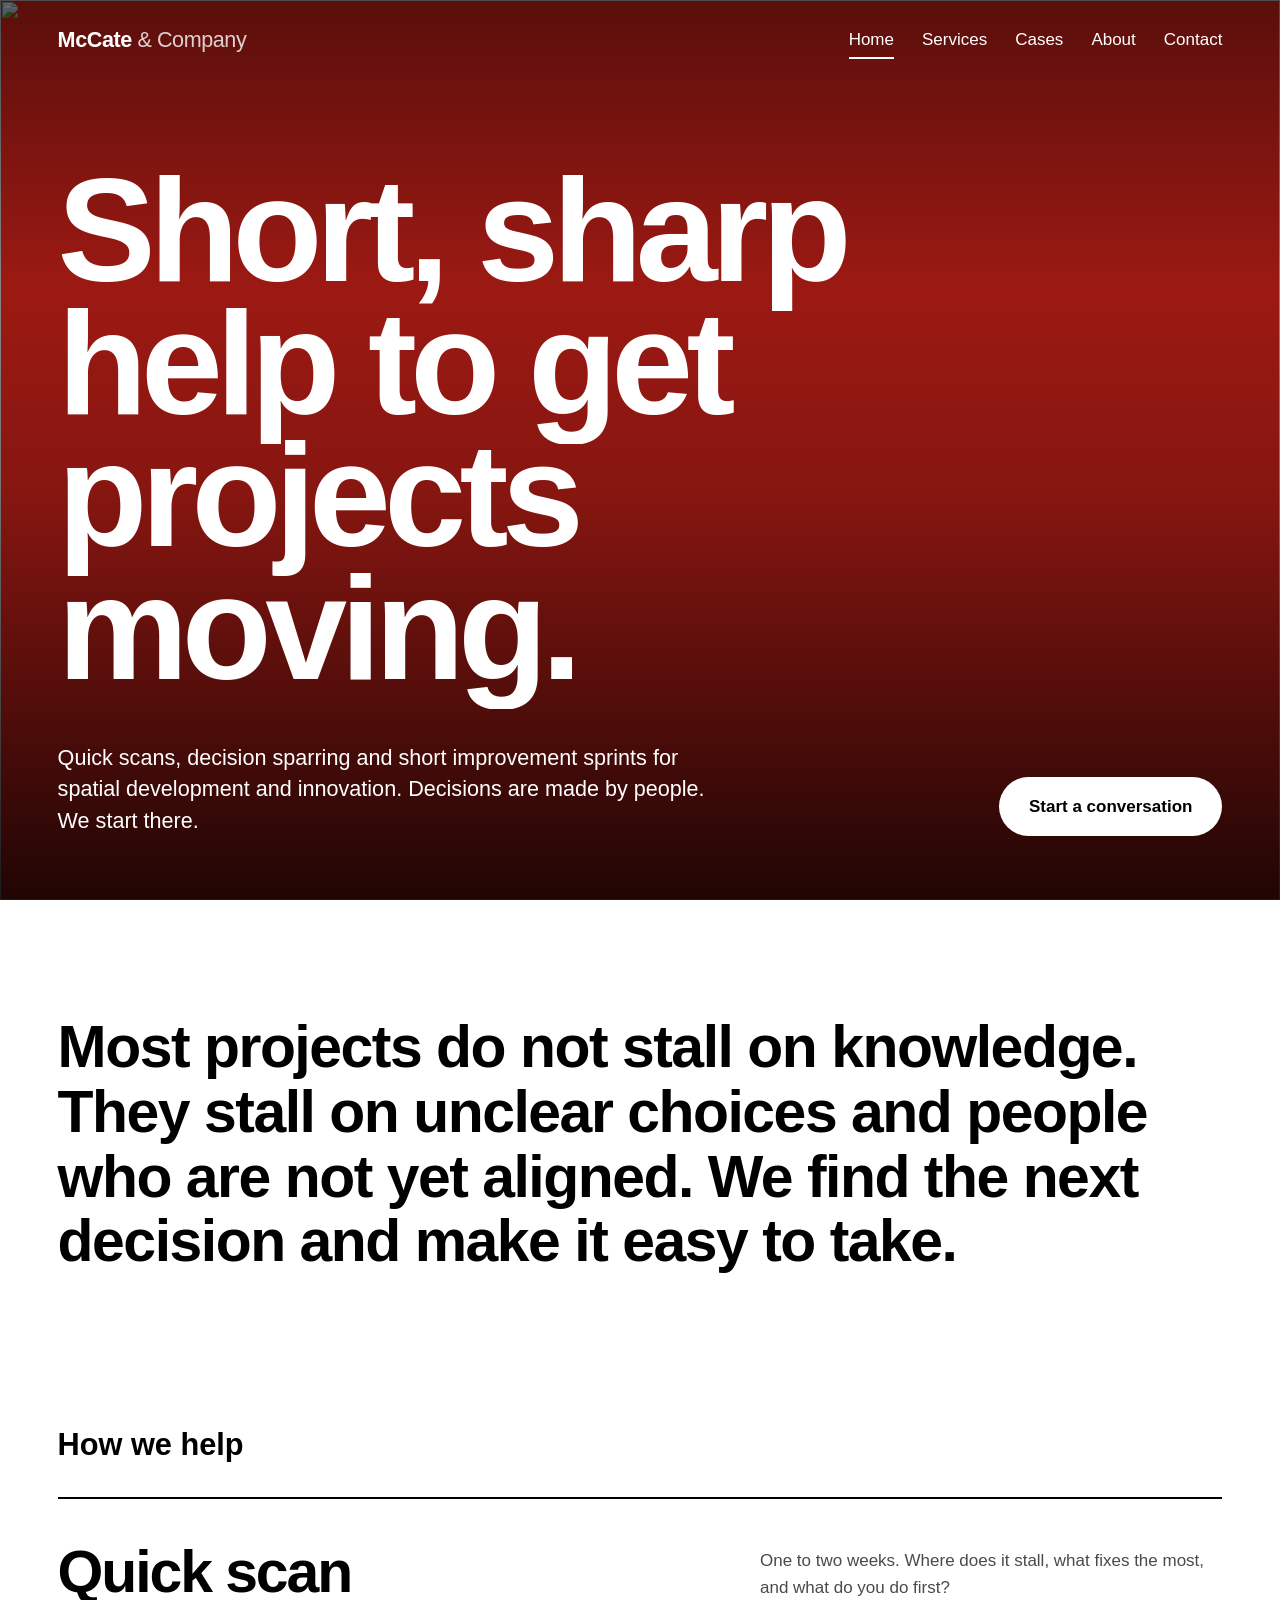
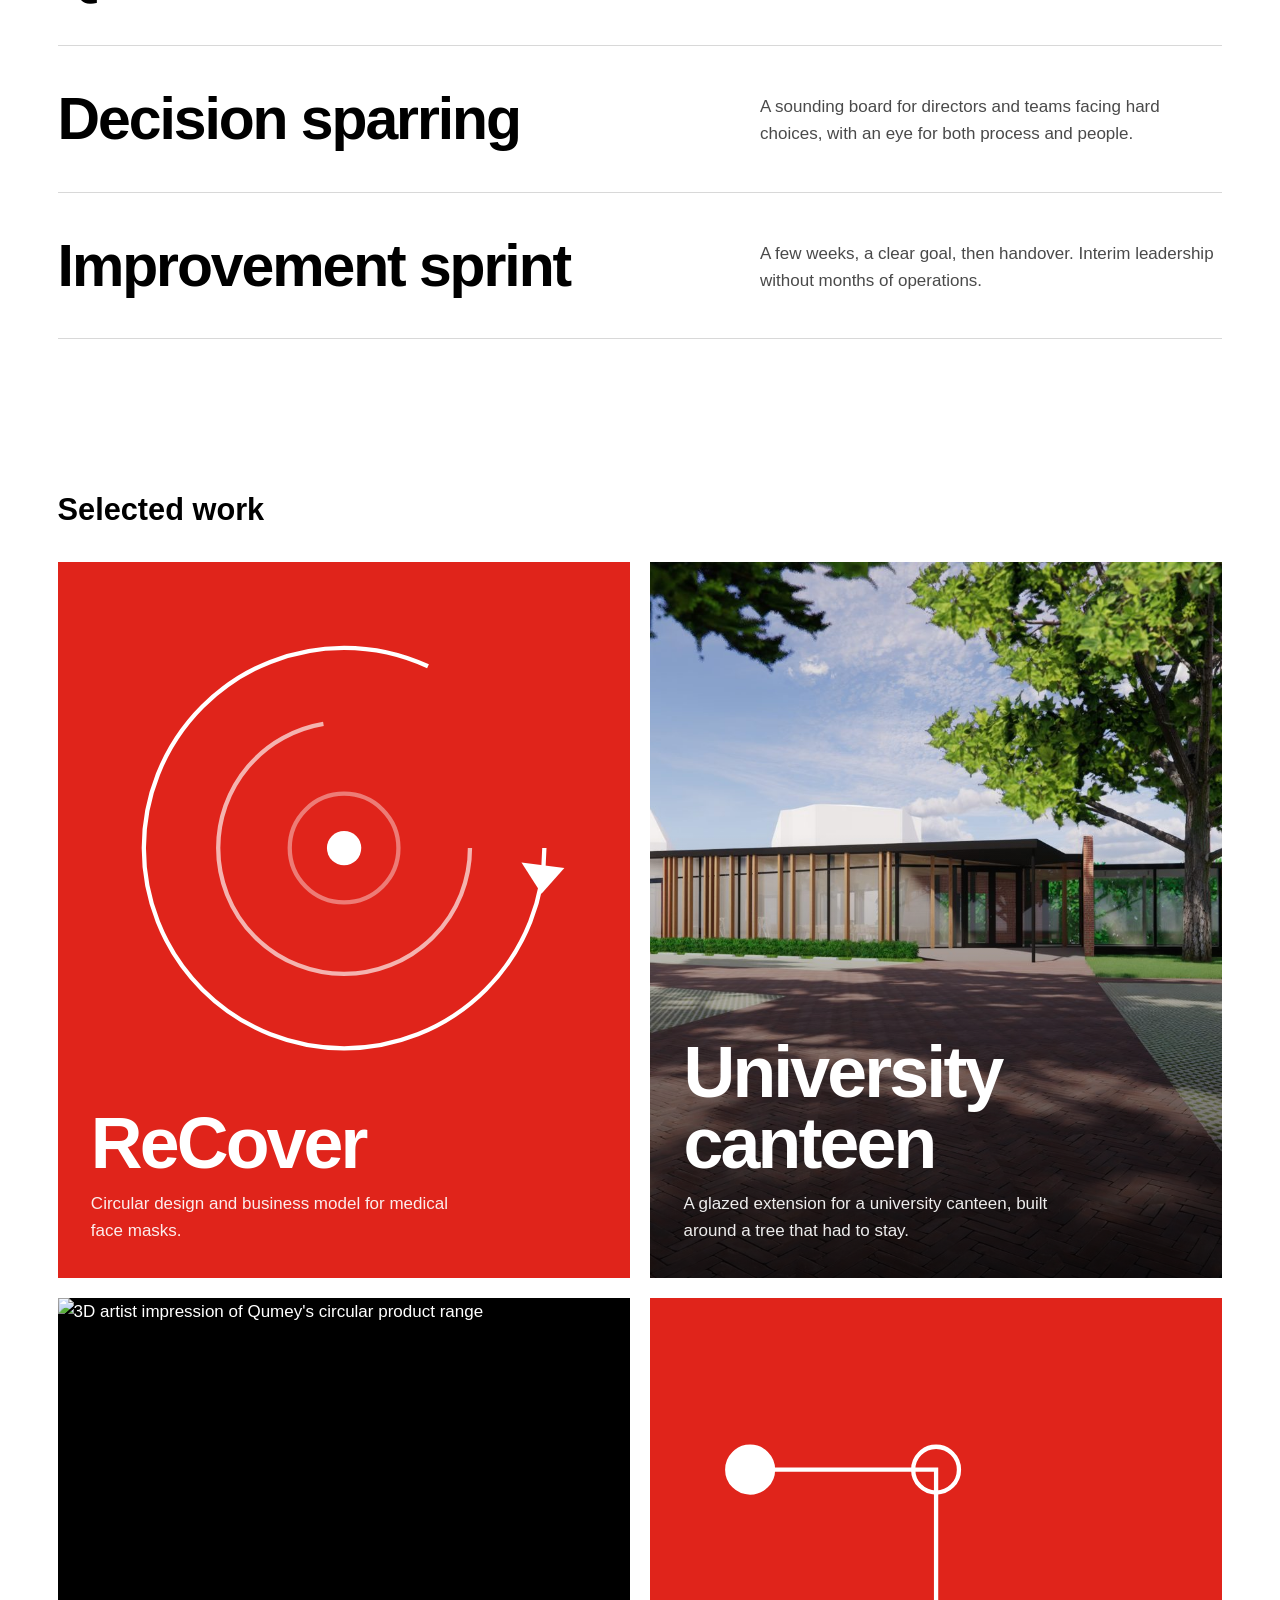
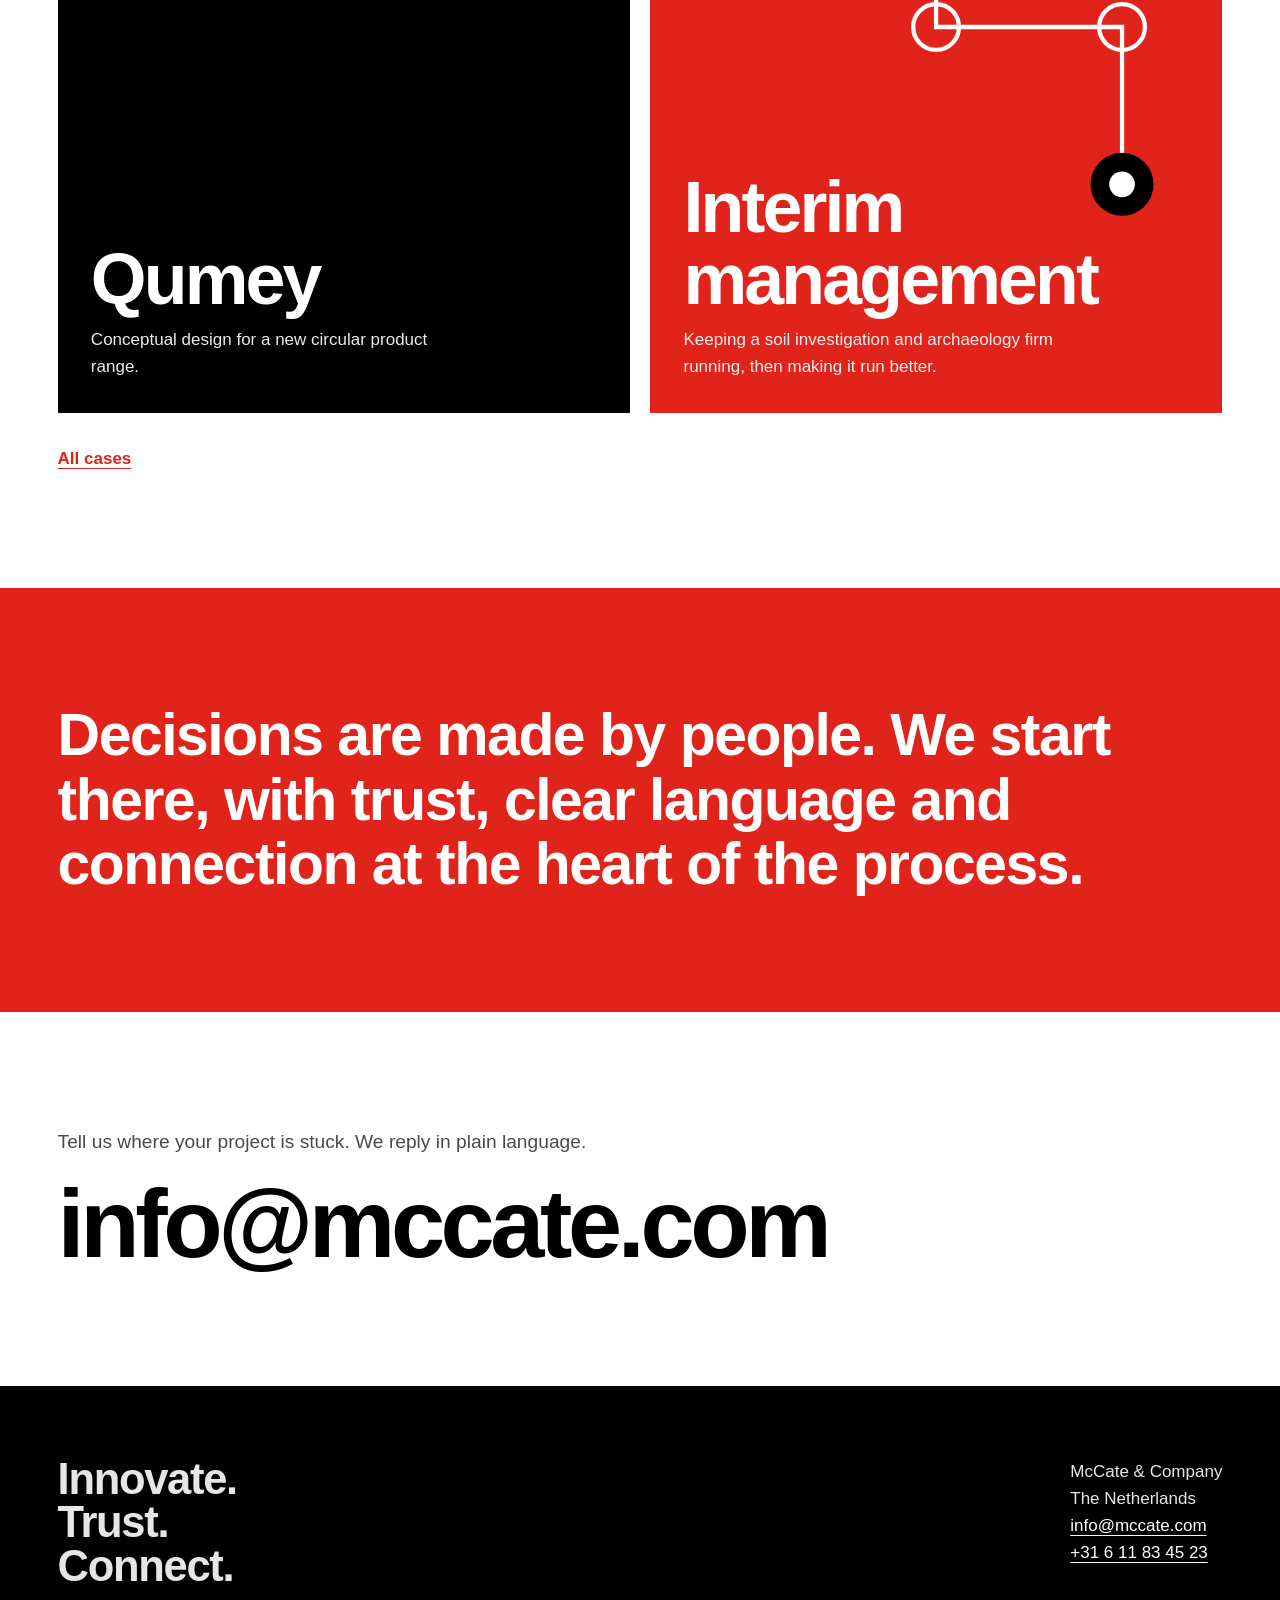
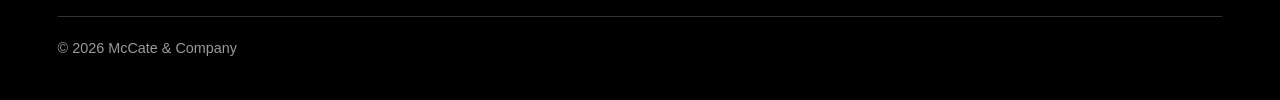
==== dist-preview/index.html @ 73ad9b4f "Add TUA renders, case gallery and refined canteen case Co-Authored-By: Claude Sonnet 5.5 <noreply@an" ====
<!doctype html>
<html lang="en">
<head>
  <meta charset="utf-8">
  <meta name="viewport" content="width=device-width, initial-scale=1">
  <title>Short, Sharp Help for Complex Projects | McCate &amp; Company</title>
  <meta name="description" content="Quick scans, decision sparring and short improvement sprints for spatial development and innovation projects. People at the center. Netherlands and Sweden.">
  <link rel="canonical" href="https://www.mccate.com/">
  <link rel="alternate" hreflang="en" href="https://www.mccate.com/">
  <link rel="alternate" hreflang="x-default" href="https://www.mccate.com/">
  <meta property="og:type" content="website">
  <meta property="og:site_name" content="McCate &amp; Company">
  <meta property="og:title" content="Short, Sharp Help for Complex Projects | McCate &amp; Company">
  <meta property="og:description" content="Quick scans, decision sparring and short improvement sprints for spatial development and innovation projects. People at the center. Netherlands and Sweden.">
  <meta property="og:url" content="https://www.mccate.com/">
  <meta name="twitter:card" content="summary_large_image">
  <link rel="stylesheet" href="style.css">
  <script type="application/ld+json">{"@context":"https://schema.org","@type":"ProfessionalService","name":"McCate & Company","url":"https://www.mccate.com/","description":"Quick scans, decision sparring and short improvement sprints for spatial development and innovation projects. People at the center. Netherlands and Sweden.","founder":{"@type":"Person","name":"Friso Kater"},"areaServed":["NL","SE"],"telephone":"+31611834523","email":"info@mccate.com"}</script>
</head>
<body>
  <a class="skip" href="#main">Skip to content</a>
  <header class="hdr">
    <div class="wrap">
      <a class="brand" href="index.html">McCate <span>&amp; Company</span></a>
      <nav class="nav" aria-label="Main">
        <a href="index.html" aria-current="page">Home</a>
        <a href="services/index.html">Services</a>
        <a href="cases/index.html">Cases</a>
        <a href="about/index.html">About</a>
        <a href="contact/index.html">Contact</a>
        
      </nav>
    </div>
  </header>

  <main id="main">
    <div class="cover">
      <img src="https://static.wixstatic.com/media/798f75_7bf13e1e5ae245c4bd6f133e99ca826f~mv2.jpg" alt="" fetchpriority="high">
      <div class="wrap">
        <h1>
          <span class="line"><span style="--i:0">Short, sharp</span></span>
          <span class="line"><span style="--i:1">help to get</span></span>
          <span class="line"><span style="--i:2">projects</span></span>
          <span class="line"><span style="--i:3">moving.</span></span>
        </h1>
        <div class="cover-foot">
          <p>Quick scans, decision sparring and short improvement sprints for spatial development and innovation. Decisions are made by people. We start there.</p>
          <a class="btn" href="contact/index.html">Start a conversation</a>
        </div>
      </div>
    </div>

    <section>
      <div class="wrap">
        <p class="statement">Most projects do not stall on knowledge. They stall on unclear choices and people who are not yet aligned. We find the next decision and make it easy to take.</p>
      </div>
    </section>

    <section style="padding-top:0">
      <div class="wrap">
        <p class="kicker">How we help</p>
        <div class="index">
          <a class="index-row" href="services/index.html#quick-scan">
            <h3>Quick scan</h3>
            <p>One to two weeks. Where does it stall, what fixes the most, and what do you do first?</p>
          </a>
          <a class="index-row" href="services/index.html#sparring">
            <h3>Decision sparring</h3>
            <p>A sounding board for directors and teams facing hard choices, with an eye for both process and people.</p>
          </a>
          <a class="index-row" href="services/index.html#sprint">
            <h3>Improvement sprint</h3>
            <p>A few weeks, a clear goal, then handover. Interim leadership without months of operations.</p>
          </a>
        </div>
      </div>
    </section>

    <section style="padding-top:0">
      <div class="wrap">
        <p class="kicker">Selected work</p>
        <div class="tiles">
          <a class="tile" href="cases/index.html#recover" style="background:#e0241b">
            <svg viewBox="0 0 400 500" preserveAspectRatio="xMidYMid slice" aria-hidden="true"><g fill="none" stroke="#fff" stroke-width="3"><circle cx="200" cy="200" r="140" stroke-dasharray="720 160"/><circle cx="200" cy="200" r="88" stroke-dasharray="400 153" stroke-opacity=".65"/><circle cx="200" cy="200" r="38" stroke-opacity=".4"/></g><circle cx="200" cy="200" r="12" fill="#fff"/><path d="M338 232 l-14 -22 l30 4z" fill="#fff"/></svg>
            <div class="cap">
              <h3>ReCover</h3>
              <p>Circular design and business model for medical face masks.</p>
            </div>
          </a>
          <a class="tile" href="cases/index.html#canteen" style="background:#000">
            <img src="images/tua-exterior.jpg" alt="Render of the glazed extension at Theologische Universiteit Apeldoorn, with timber fins and a brick chimney" loading="lazy">
            <div class="cap">
              <h3>University canteen</h3>
              <p>A glazed extension for a university canteen, built around a tree that had to stay.</p>
            </div>
          </a>
          <a class="tile" href="cases/index.html#qumey" style="background:#000">
            <img src="https://static.wixstatic.com/media/798f75_9c3ad9e4557b4f0d99b94f5e44e3a3c6~mv2.png" alt="3D artist impression of Qumey's circular product range" loading="lazy">
            <div class="cap">
              <h3>Qumey</h3>
              <p>Conceptual design for a new circular product range.</p>
            </div>
          </a>
          <a class="tile" href="cases/index.html#earth" style="background:#e0241b">
            <svg viewBox="0 0 400 500" preserveAspectRatio="xMidYMid slice" aria-hidden="true"><g fill="none" stroke="#fff" stroke-width="3"><path d="M70 120 H200 V230 H330 V340"/><circle cx="70" cy="120" r="16" fill="#fff"/><circle cx="200" cy="120" r="16"/><circle cx="200" cy="230" r="16"/><circle cx="330" cy="230" r="16"/></g><circle cx="330" cy="340" r="22" fill="#000"/><circle cx="330" cy="340" r="9" fill="#fff"/></svg>
            <div class="cap">
              <h3>Interim management</h3>
              <p>Keeping a soil investigation and archaeology firm running, then making it run better.</p>
            </div>
          </a>
        </div>
        <p class="more"><a href="cases/index.html">All cases</a></p>
      </div>
    </section>

    <section class="mission">
      <div class="wrap">
        <p class="statement">Decisions are made by people. We start there, with trust, clear language and connection at the heart of the process.</p>
      </div>
    </section>

    <section>
      <div class="wrap">
        <p class="cta-sub">Tell us where your project is stuck. We reply in plain language.</p>
        <a class="cta-line" href="mailto:info@mccate.com">info@mccate.com</a>
      </div>
    </section>
  </main>

  <footer class="site-footer">
    <div class="wrap">
      <p class="tagline">Innovate.<br>Trust.<br>Connect.</p>
      <p>McCate &amp; Company<br>The Netherlands<br><a href="mailto:info@mccate.com">info@mccate.com</a><br><a href="tel:+31611834523">+31 6 11 83 45 23</a></p>
      <p class="fine">&copy; 2026 McCate &amp; Company</p>
    </div>
  </footer>
</body>
</html>
---- dist-preview/style.css ----
:root {
  --paper: #ffffff;
  --wash: #f1f1f1;
  --ink: #000000;
  --ink-soft: #4a4a4a;
  --red: #e0241b;
  --red-dark: #b81a12;
  --line: #d8d8d8;
  --max: 1360px;
  --gutter: clamp(20px, 4.5vw, 64px);
  --head: "Helvetica Neue", Helvetica, Arial, sans-serif;
  --body: "Helvetica Neue", Helvetica, Arial, sans-serif;
}

*, *::before, *::after { box-sizing: border-box; }
html { scroll-behavior: smooth; }
body {
  margin: 0; background: var(--paper); color: var(--ink);
  font-family: var(--body); font-size: 1.0625rem; line-height: 1.6;
  -webkit-font-smoothing: antialiased;
}
img, svg { max-width: 100%; display: block; }
a { color: var(--red); text-underline-offset: 4px; }
:focus-visible { outline: 3px solid var(--red); outline-offset: 3px; }
.cover :focus-visible, .band :focus-visible, .hdr :focus-visible, .mission :focus-visible, .site-footer :focus-visible { outline-color: #fff; }

.wrap { max-width: var(--max); margin: 0 auto; padding: 0 var(--gutter); }

.skip { position: absolute; left: -9999px; top: 8px; background: var(--ink); color: #fff; padding: 8px 14px; z-index: 20; }
.skip:focus { left: 8px; }

h1, h2, h3 { font-family: var(--head); margin: 0; letter-spacing: -0.03em; line-height: 1; }

/* Header sits on top of the image */
.hdr { position: absolute; top: 0; left: 0; right: 0; z-index: 10; color: #fff; }
.hdr .wrap { display: flex; flex-wrap: wrap; align-items: center; justify-content: space-between; gap: 10px 32px; padding-top: 22px; padding-bottom: 22px; }
.brand { font-family: var(--head); font-weight: 800; font-size: 1.35rem; letter-spacing: -0.02em; color: #fff; text-decoration: none; }
.brand span { font-weight: 400; opacity: .8; }
.nav { display: flex; flex-wrap: wrap; gap: 4px 28px; }
.nav a { color: #fff; text-decoration: none; font-weight: 500; padding: 4px 0; border-bottom: 2px solid transparent; }
.nav a:hover { border-bottom-color: rgba(255,255,255,.55); }
.nav a[aria-current="page"] { border-bottom-color: #fff; }

/* Full-bleed cover (home) and band (subpages) */
.cover, .band {
  position: relative; display: flex; align-items: flex-end; color: #fff; overflow: hidden;
  background: var(--red);
}
.cover { min-height: 100svh; }
.band { min-height: 64svh; }
.cover > img, .band > img { position: absolute; inset: 0; width: 100%; height: 100%; object-fit: cover; }
.cover:has(> img)::after, .band:has(> img)::after {
  content: ""; position: absolute; inset: 0;
  background: linear-gradient(to top, rgba(0,0,0,.86) 0%, rgba(0,0,0,.4) 45%, rgba(0,0,0,.3) 68%, rgba(0,0,0,.6) 100%);
}
.cover .wrap, .band .wrap { position: relative; z-index: 2; width: 100%; padding-bottom: clamp(32px, 5vw, 64px); padding-top: 120px; }
.cover h1 { font-size: clamp(3.3rem, 11.5vw, 10.5rem); font-weight: 800; line-height: .9; letter-spacing: -0.045em; }
.band h1 { font-size: clamp(3rem, 9.5vw, 8.5rem); font-weight: 800; line-height: .92; letter-spacing: -0.04em; }
.line { display: block; overflow: hidden; padding-bottom: .1em; margin-bottom: -.1em; }
.line > span { display: block; transform: translateY(105%); animation: rise .95s cubic-bezier(.2,.7,.2,1) forwards; animation-delay: calc(var(--i) * .13s + .1s); }
@keyframes rise { to { transform: none; } }

.cover-foot { display: flex; flex-wrap: wrap; align-items: flex-end; justify-content: space-between; gap: 24px 48px; margin-top: clamp(28px, 4vw, 48px); }
.cover-foot p, .band .sub { margin: 0; max-width: 30em; font-size: clamp(1.1rem, 1.7vw, 1.35rem); line-height: 1.45; }
.band .sub { margin-top: 24px; }

.btn { display: inline-block; padding: 16px 30px; background: #fff; color: var(--ink); text-decoration: none; font-weight: 600; border-radius: 999px; transition: background-color .2s, color .2s; }
.btn:hover { background: var(--red); color: #fff; }
.btn.blue { background: var(--red); color: #fff; }
.btn.blue:hover { background: var(--ink); }

.bg-plan { position: absolute; right: -4%; top: 22%; width: min(60vw, 640px); height: auto; opacity: .35; z-index: 1; }
.bg-plan .parcel { fill: none; stroke: #fff; stroke-width: 1.5; }
.bg-plan .target { fill: #000; stroke: none; }
.bg-plan .road { fill: none; stroke: #fff; stroke-width: 1.5; stroke-dasharray: 6 7; }

/* Sections */
section { padding: clamp(64px, 9vw, 140px) 0; }
.statement { font-family: var(--head); font-weight: 600; font-size: clamp(1.9rem, 4.6vw, 4rem); line-height: 1.1; letter-spacing: -0.025em; max-width: 21em; margin: 0; }
.kicker { font-family: var(--head); font-weight: 700; font-size: clamp(1.4rem, 2.4vw, 2rem); margin-bottom: 28px; }

/* Ruled index of services */
.index { border-top: 2px solid var(--ink); }
.index-row {
  display: grid; grid-template-columns: 1.15fr .85fr; gap: 12px clamp(24px, 6vw, 96px);
  padding: clamp(24px, 3.5vw, 44px) 0; border-bottom: 1px solid var(--line);
  color: var(--ink); text-decoration: none;
}
.index-row h3 { font-size: clamp(2rem, 4.6vw, 4rem); font-weight: 800; letter-spacing: -0.035em; line-height: .98; transition: color .2s; }
.index-row p { margin: 0; color: var(--ink-soft); align-self: end; max-width: 30em; }
.index-row:hover h3 { color: var(--red); }
.index-row:hover { border-bottom-color: var(--red); }

/* Project tiles */
.tiles { display: grid; grid-template-columns: 1fr 1fr; gap: clamp(12px, 1.6vw, 24px); }
.tile { position: relative; aspect-ratio: 4 / 5; display: flex; align-items: flex-end; padding: clamp(20px, 2.6vw, 36px); color: #fff; text-decoration: none; overflow: hidden; background: var(--ink); }
.tile svg, .tile img { position: absolute; inset: 0; width: 100%; height: 100%; object-fit: cover; transition: transform .7s cubic-bezier(.2,.7,.2,1); }
.tile:hover svg, .tile:hover img { transform: scale(1.045); }
.tile .cap { position: relative; z-index: 2; }
.tile h3 { font-size: clamp(2.4rem, 5.6vw, 5rem); font-weight: 800; letter-spacing: -0.04em; }
.tile p { margin: 10px 0 0; max-width: 22em; opacity: .92; }

.more { margin: 32px 0 0; font-weight: 600; }

/* Mission */
.mission { background: var(--red); color: #fff; }
.mission .statement { max-width: 20em; }

/* Big contact line */
.cta-line { display: block; font-family: var(--head); font-weight: 800; letter-spacing: -0.045em; line-height: .95; font-size: clamp(2.2rem, 7.6vw, 7rem); color: var(--ink); text-decoration: none; word-break: break-word; }
.cta-line:hover { color: var(--red); }
.cta-sub { margin: 0 0 20px; color: var(--ink-soft); font-size: 1.2rem; max-width: 28em; }

/* Services page */
.svc { display: grid; grid-template-columns: 1fr 1fr; gap: 16px clamp(24px, 6vw, 96px); padding: clamp(32px, 4.5vw, 64px) 0; border-top: 2px solid var(--ink); }
.svc h2 { font-size: clamp(2.2rem, 5vw, 4.4rem); font-weight: 800; letter-spacing: -0.04em; line-height: .98; }
.svc p { margin: 0; color: var(--ink-soft); max-width: 34em; font-size: 1.15rem; }
.svc ul { margin: 18px 0 0; padding-left: 1.1em; color: var(--ink-soft); }
.todo { background: #fff3b8; padding: 2px 6px; border-radius: 2px; color: #5b4a00; }

/* Cases page */
.case-big { display: grid; grid-template-columns: 1.15fr .85fr; gap: clamp(20px, 4vw, 64px); padding: clamp(32px, 4vw, 56px) 0; border-top: 2px solid var(--ink); align-items: end; }
.case-big .art { position: relative; aspect-ratio: 5 / 4; overflow: hidden; background: var(--ink); }
.case-big .art svg { position: absolute; inset: 0; width: 100%; height: 100%; }
.case-big h2 { font-size: clamp(2.6rem, 6vw, 5.4rem); font-weight: 800; letter-spacing: -0.045em; margin-bottom: 16px; }
.case-big p { margin: 0; color: var(--ink-soft); font-size: 1.15rem; }
.case-big dl { margin: 22px 0 0; display: grid; grid-template-columns: max-content 1fr; gap: 8px 22px; color: var(--ink-soft); }
.case-big dt { color: var(--ink); font-weight: 600; }
.case-big dd { margin: 0; }

/* About */
.profile { display: grid; grid-template-columns: .8fr 1.2fr; gap: clamp(28px, 6vw, 96px); align-items: start; }
.portrait { aspect-ratio: 4 / 4.6; background: var(--wash); overflow: hidden; }
.portrait img { width: 100%; height: 100%; object-fit: cover; }
.profile h2 { font-size: clamp(2.4rem, 5vw, 4.2rem); font-weight: 800; letter-spacing: -0.04em; }
.profile .role { margin: 8px 0 28px; color: var(--ink-soft); }
.profile p { max-width: 36em; }

/* Contact */
.contact-list { list-style: none; margin: 56px 0 0; padding: 0; border-top: 2px solid var(--ink); max-width: 760px; }
.contact-list li { display: grid; grid-template-columns: 9rem 1fr; padding: 18px 0; border-bottom: 1px solid var(--line); }
.contact-list span { color: var(--ink-soft); }

/* Footer */
.site-footer { background: var(--ink); color: #e6e6e6; padding: 72px 0 40px; }
.site-footer a { color: #fff; }
.site-footer .wrap { display: flex; flex-wrap: wrap; justify-content: space-between; gap: 28px 56px; }
.site-footer p { margin: 0; }
.tagline { font-family: var(--head); font-weight: 800; font-size: clamp(1.8rem, 3.4vw, 3rem); letter-spacing: -0.03em; line-height: 1; }
.fine { width: 100%; font-size: .9rem; color: #9a9a9a; border-top: 1px solid #333333; padding-top: 20px; }

@media (max-width: 860px) {
  .index-row, .svc, .case-big, .profile { grid-template-columns: 1fr; }
  .tiles { grid-template-columns: 1fr; }
  .tile { aspect-ratio: 4 / 4.4; }
  .contact-list li { grid-template-columns: 1fr; gap: 2px; }
  .cover { min-height: 92svh; }
}

@media (prefers-reduced-motion: reduce) {
  html { scroll-behavior: auto; }
  .line > span { transform: none; animation: none; }
  .tile svg, .tile img { transition: none; }
}

/* Language switcher */
.lang { display: inline-flex; gap: 10px; margin-left: 8px; font-size: .9rem; }
.lang a { text-decoration: none; opacity: .75; }
.lang a:hover { opacity: 1; }
.lang [aria-current="true"] { font-weight: 700; }


/* Three project tiles in one row */
.tiles-3 { grid-template-columns: repeat(3, 1fr); }
.tiles-3 .tile h3 { font-size: clamp(1.6rem, 3vw, 2.8rem); }
@media (max-width: 860px) { .tiles-3 { grid-template-columns: 1fr; } .tiles-3 .tile h3 { font-size: clamp(2.2rem, 9vw, 3rem); } }

/* Case photo gallery */
.case-big .gallery { grid-column: 1 / -1; display: grid; grid-template-columns: repeat(auto-fit, minmax(240px, 1fr)); gap: clamp(8px, 1.2vw, 16px); }
.case-big .gallery img { width: 100%; aspect-ratio: 16 / 9; object-fit: cover; display: block; }

/* Photos in tiles and case rows */
.case-big .art img { position: absolute; inset: 0; width: 100%; height: 100%; object-fit: cover; }
.tile:has(> img)::after { content: ""; position: absolute; inset: 0; z-index: 1; background: linear-gradient(to top, rgba(0,0,0,.78), rgba(0,0,0,0) 62%); }
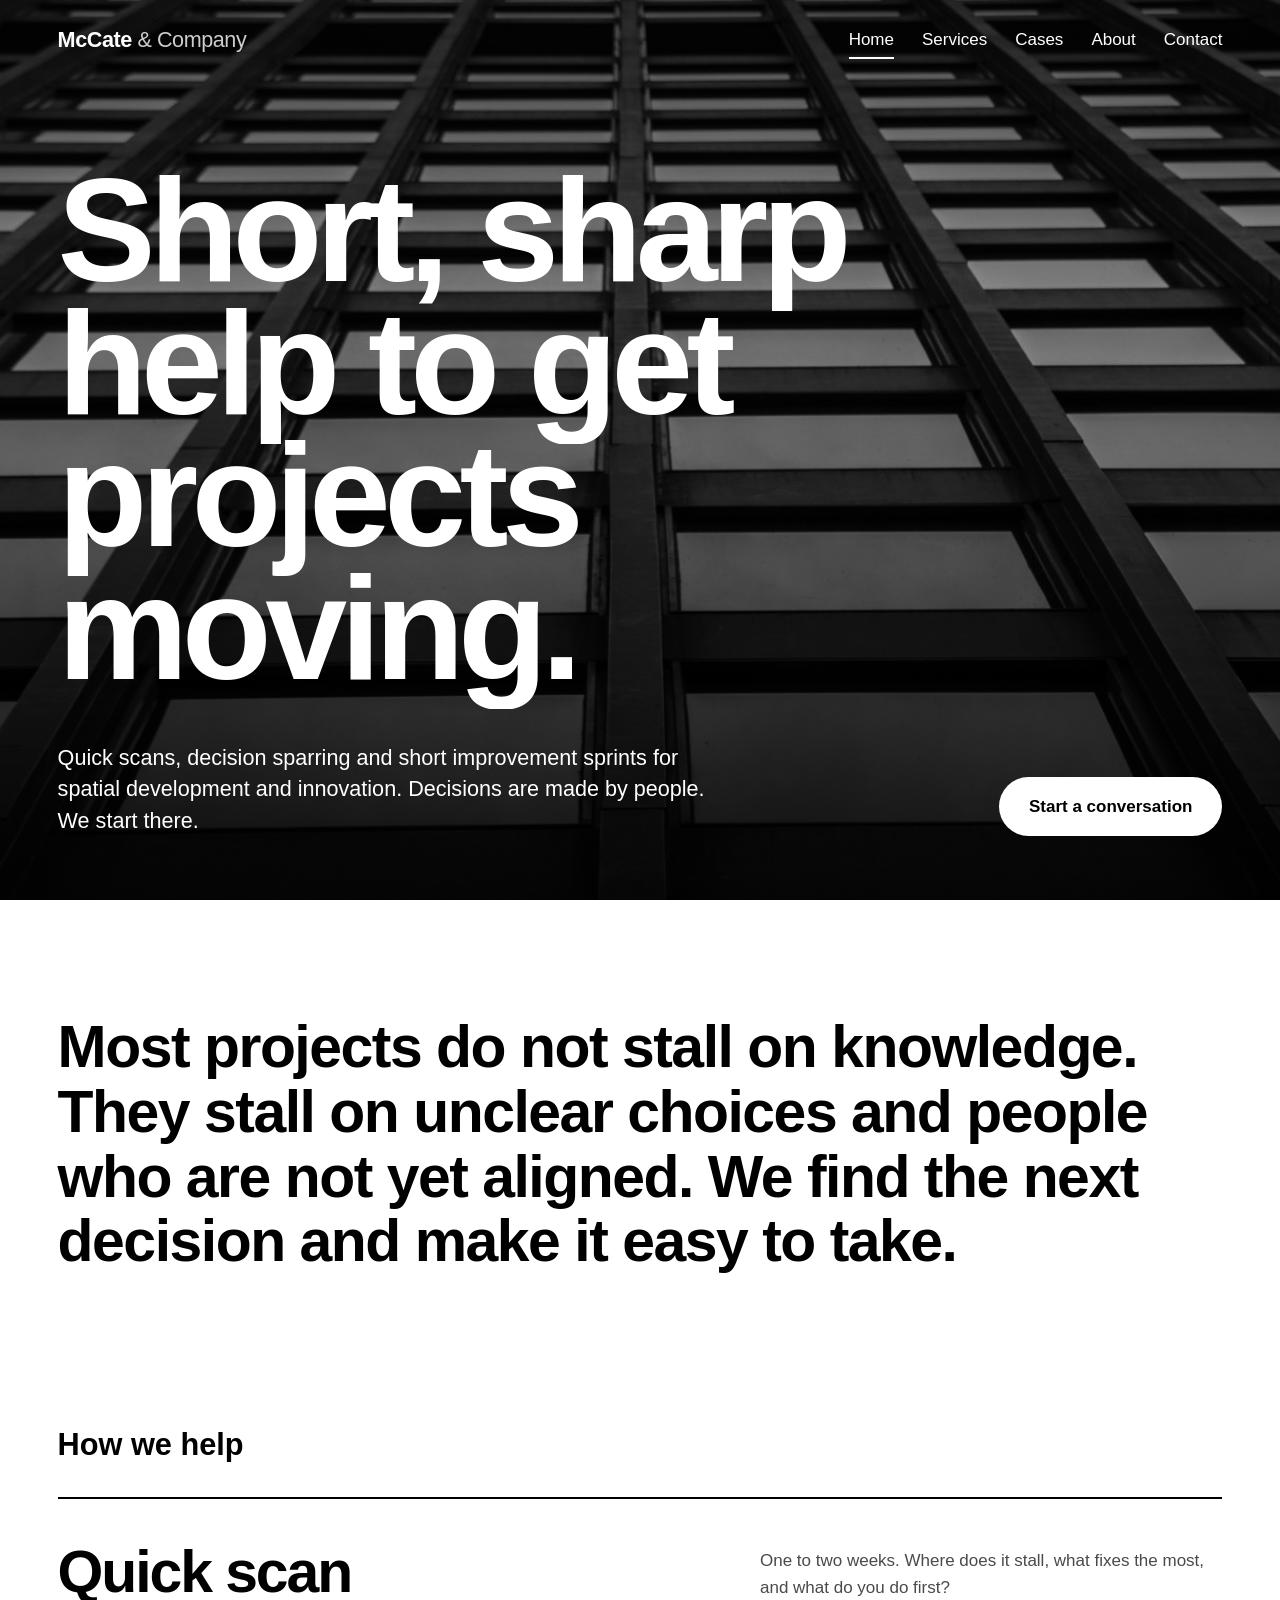
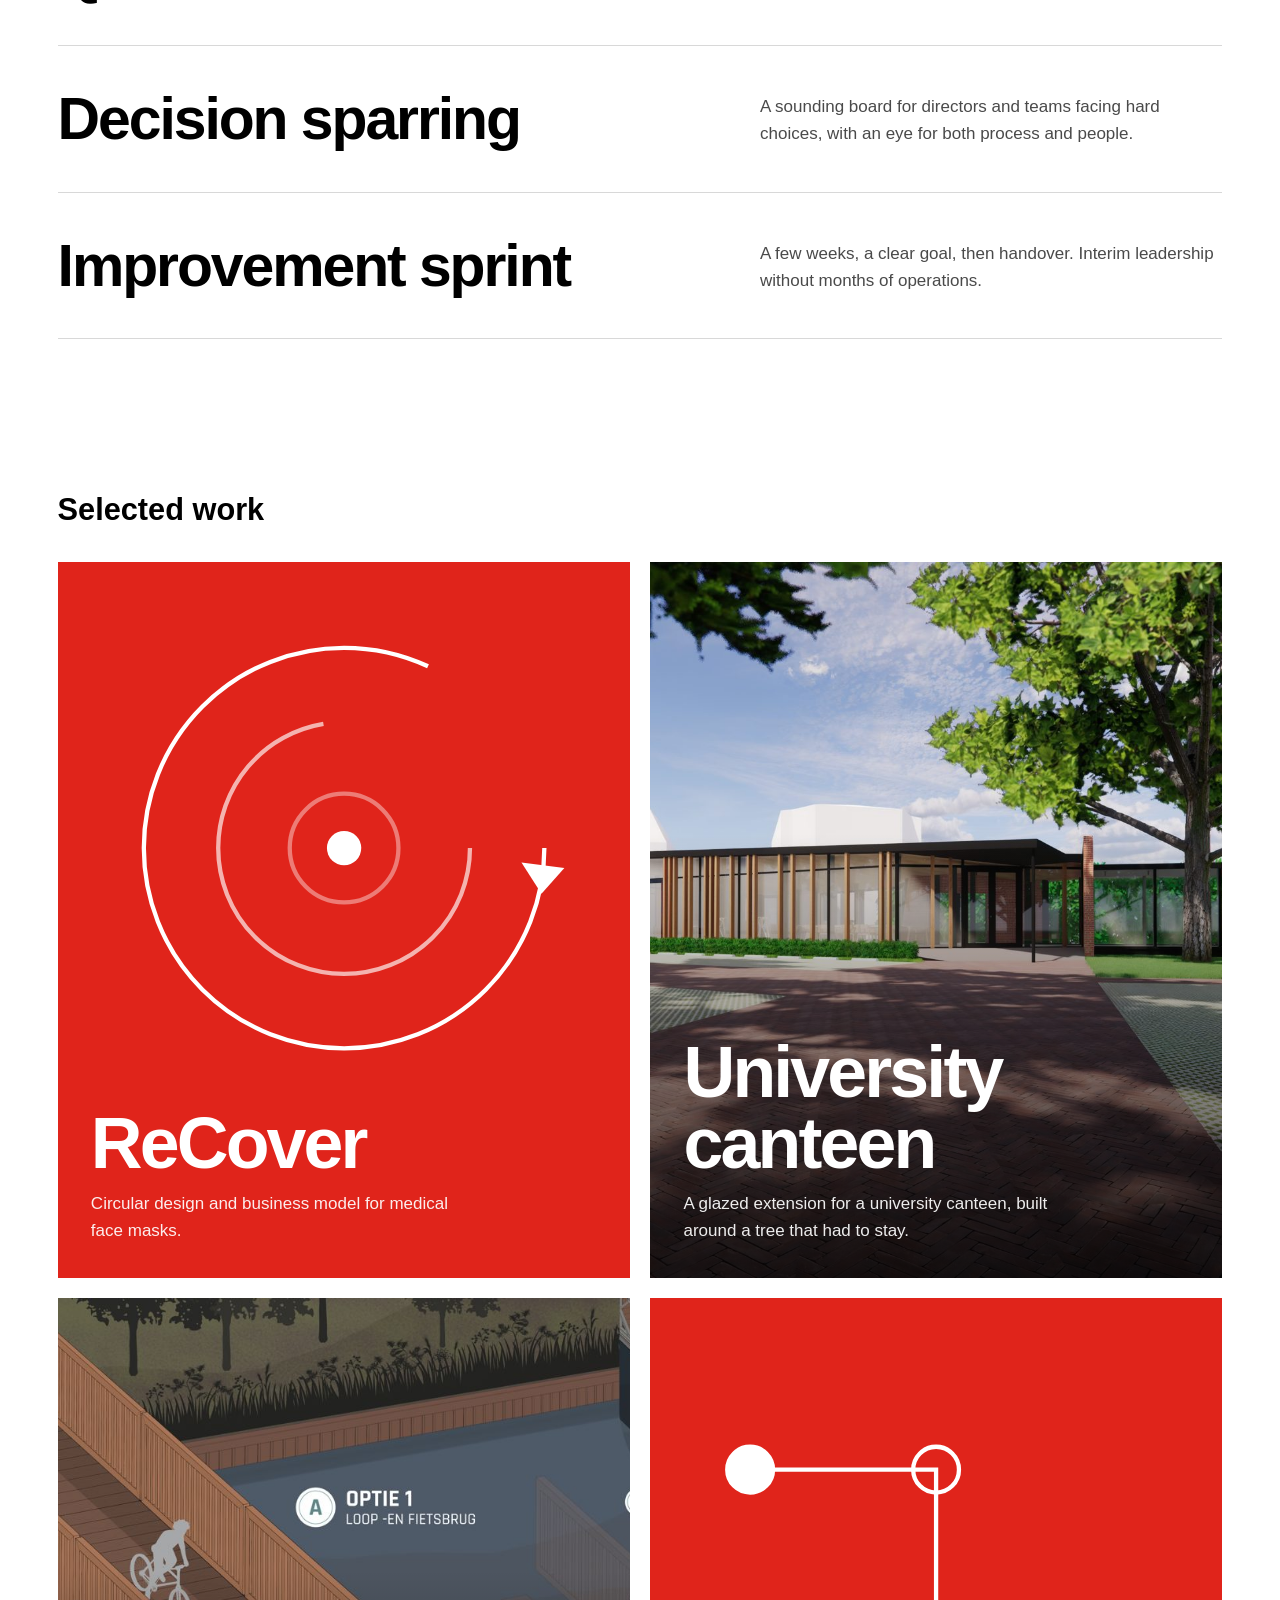
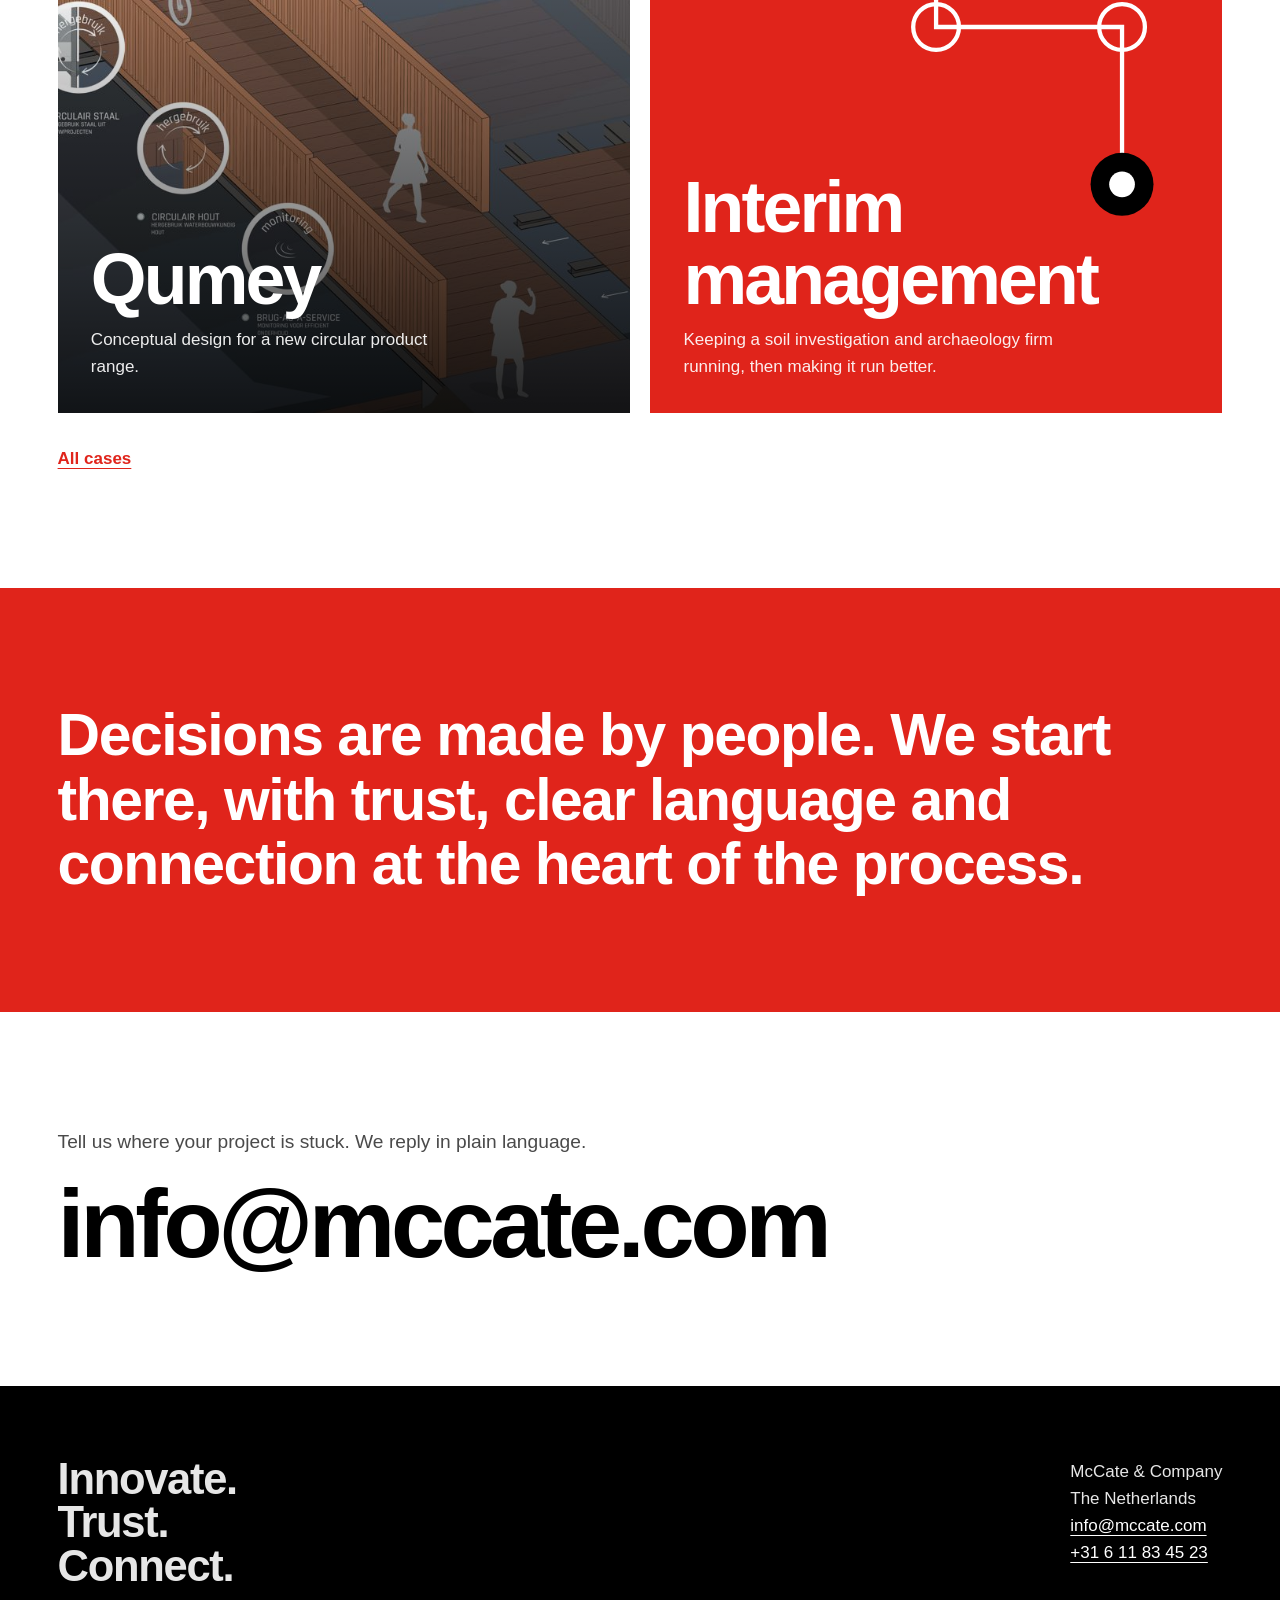
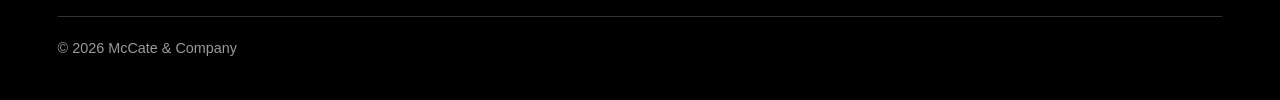
==== commit c12bf9fe: "Optimise downloaded images (24 MB PNG to 185 KB etc.) Co-Authored-By: Claude Sonnet 5.5 <noreply@ant" ====
--- a/dist-preview/index.html
+++ b/dist-preview/index.html
@@ -35,7 +35,7 @@
 
   <main id="main">
     <div class="cover">
-      <img src="https://static.wixstatic.com/media/798f75_7bf13e1e5ae245c4bd6f133e99ca826f~mv2.jpg" alt="" fetchpriority="high">
+      <img src="images/7bf13e1e5ae245c4bd6f133e99ca826f.jpg" alt="" fetchpriority="high">
       <div class="wrap">
         <h1>
           <span class="line"><span style="--i:0">Short, sharp</span></span>
@@ -95,7 +95,7 @@
             </div>
           </a>
           <a class="tile" href="cases/index.html#qumey" style="background:#000">
-            <img src="https://static.wixstatic.com/media/798f75_9c3ad9e4557b4f0d99b94f5e44e3a3c6~mv2.png" alt="3D artist impression of Qumey's circular product range" loading="lazy">
+            <img src="images/9c3ad9e4557b4f0d99b94f5e44e3a3c6.jpg" alt="3D artist impression of Qumey's circular product range" loading="lazy">
             <div class="cap">
               <h3>Qumey</h3>
               <p>Conceptual design for a new circular product range.</p>
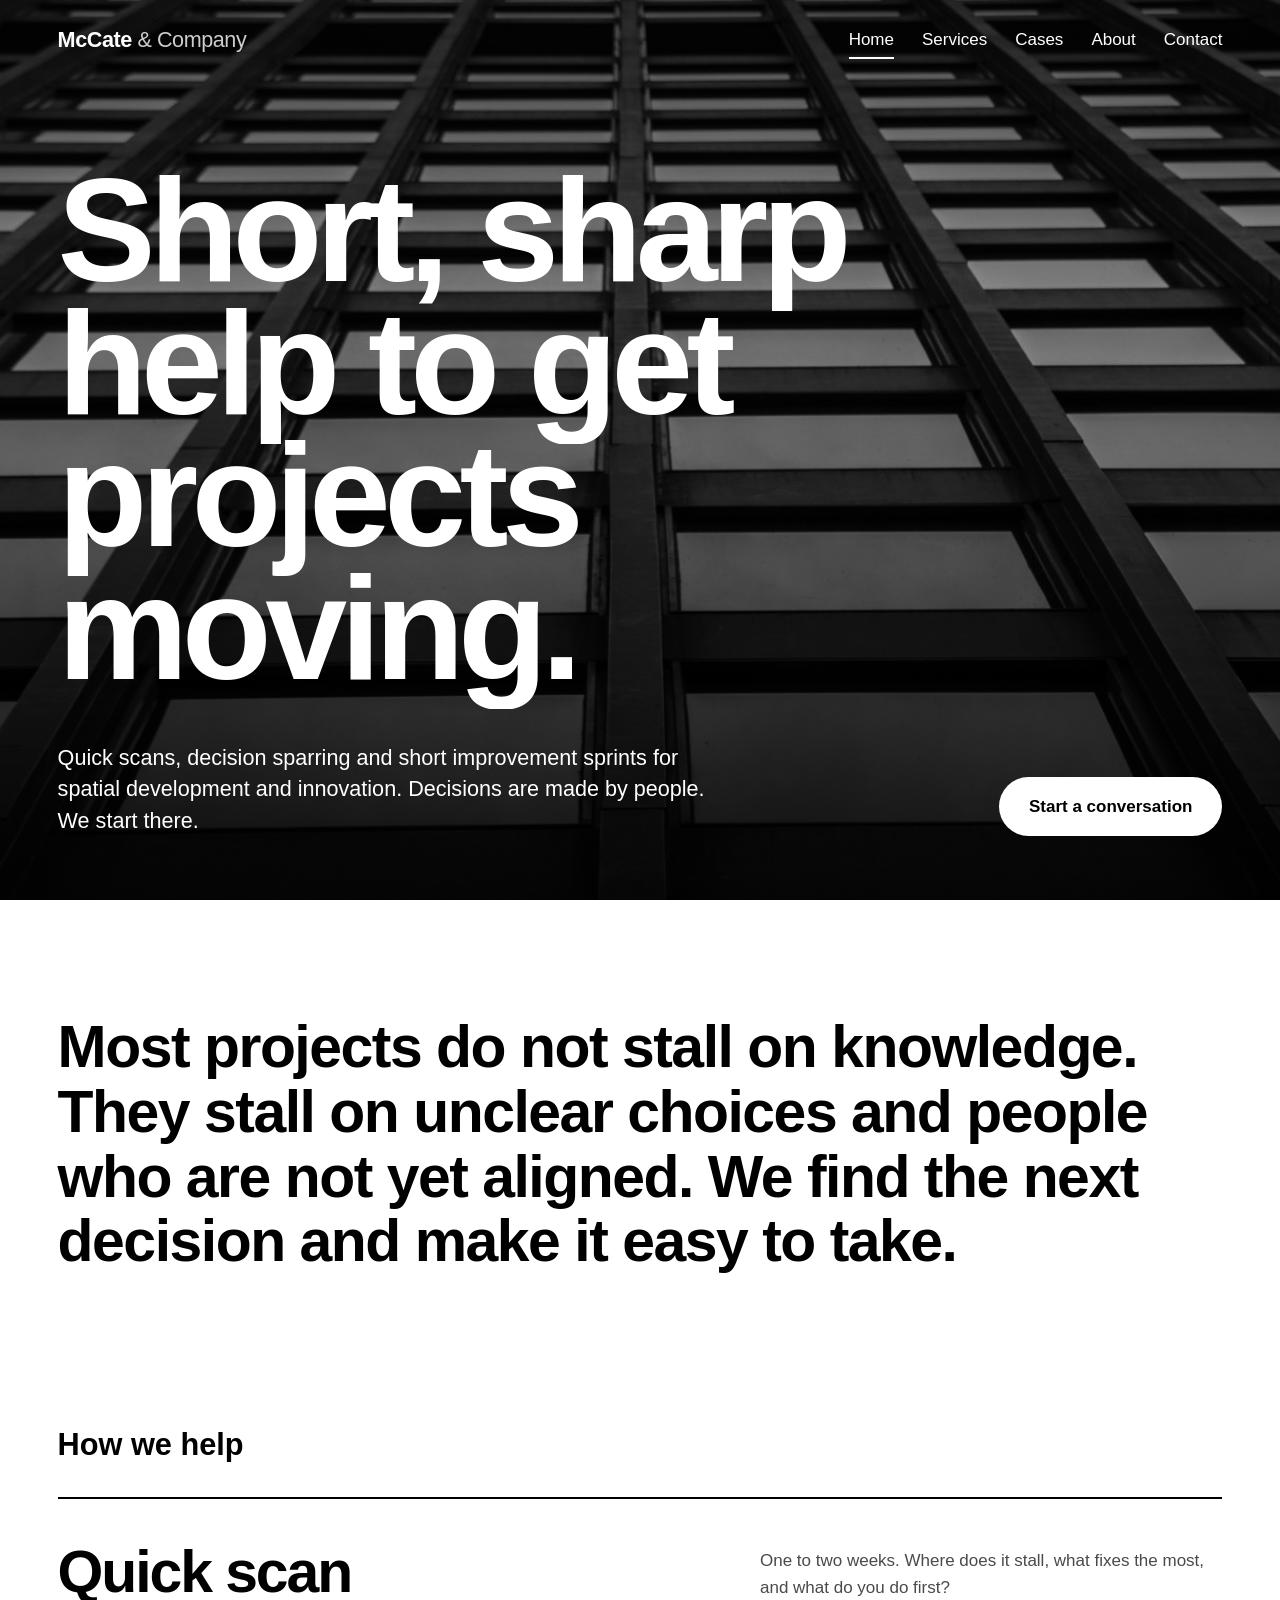
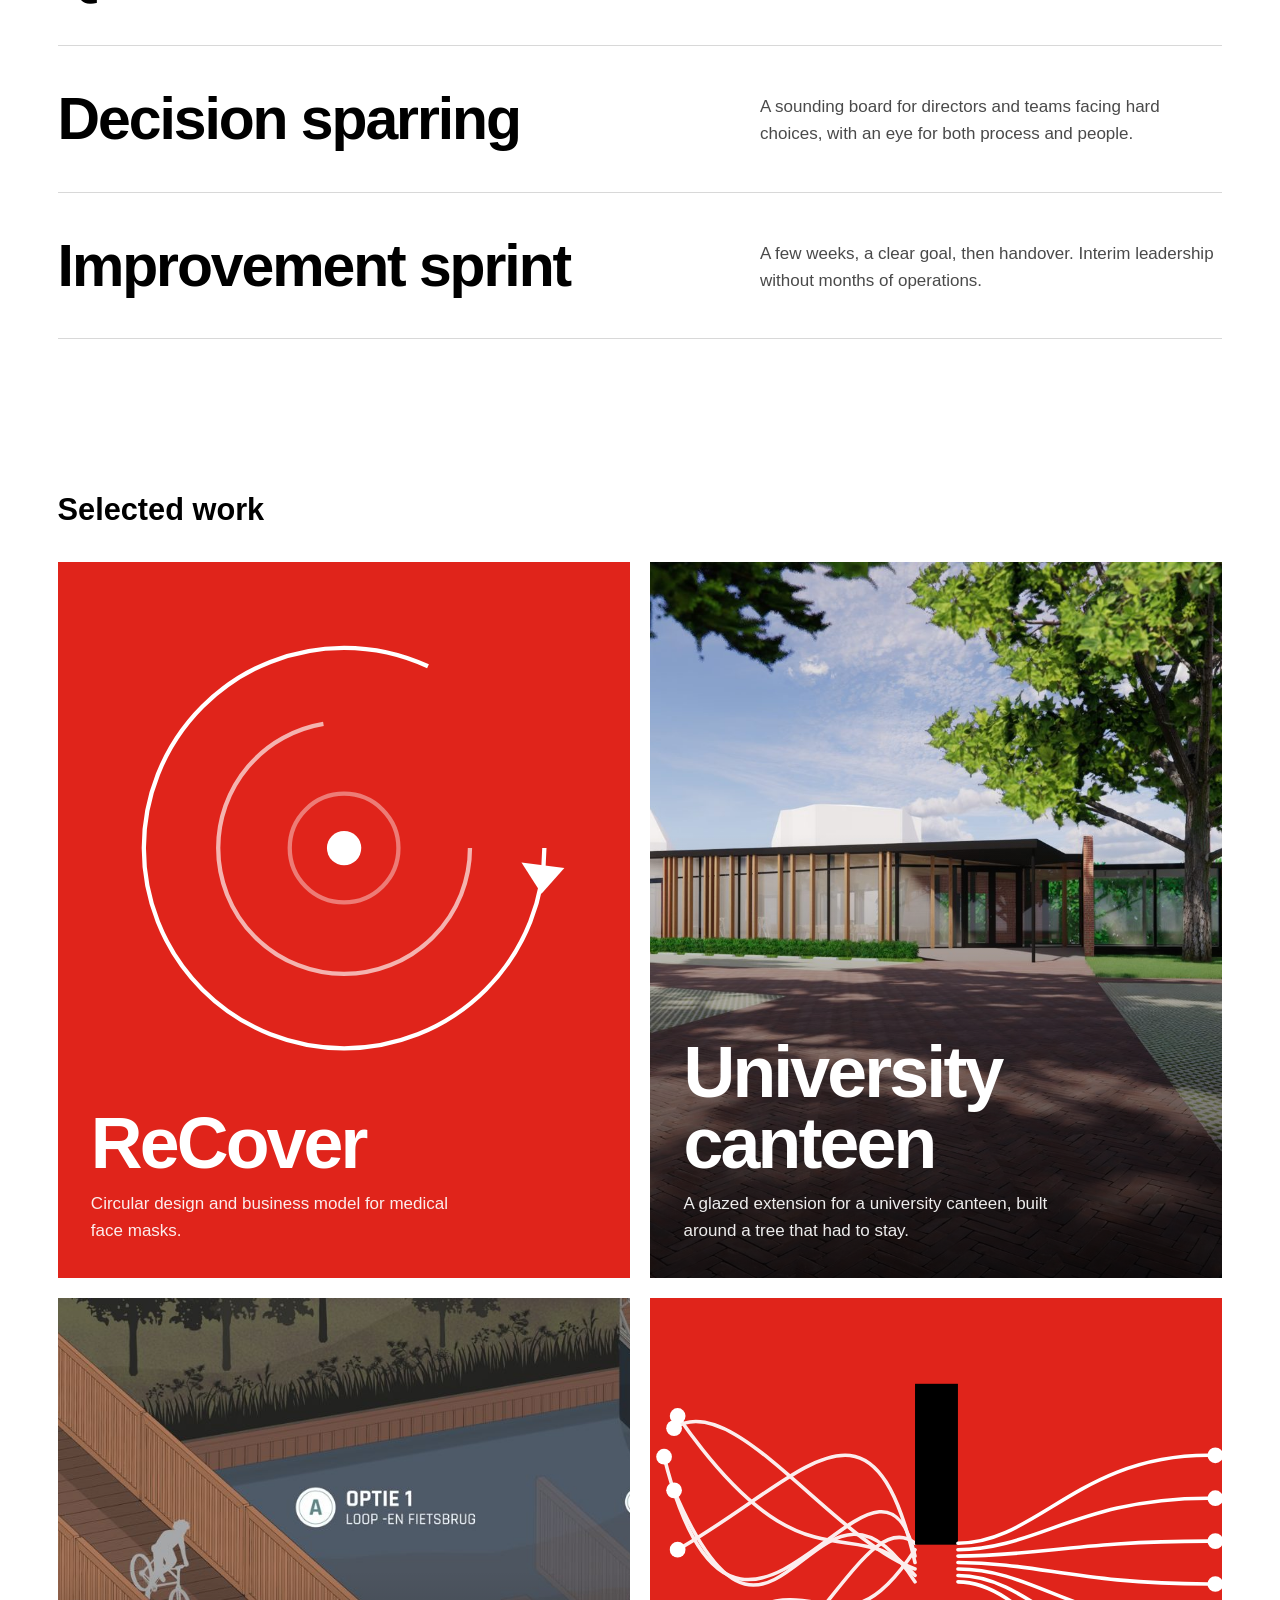
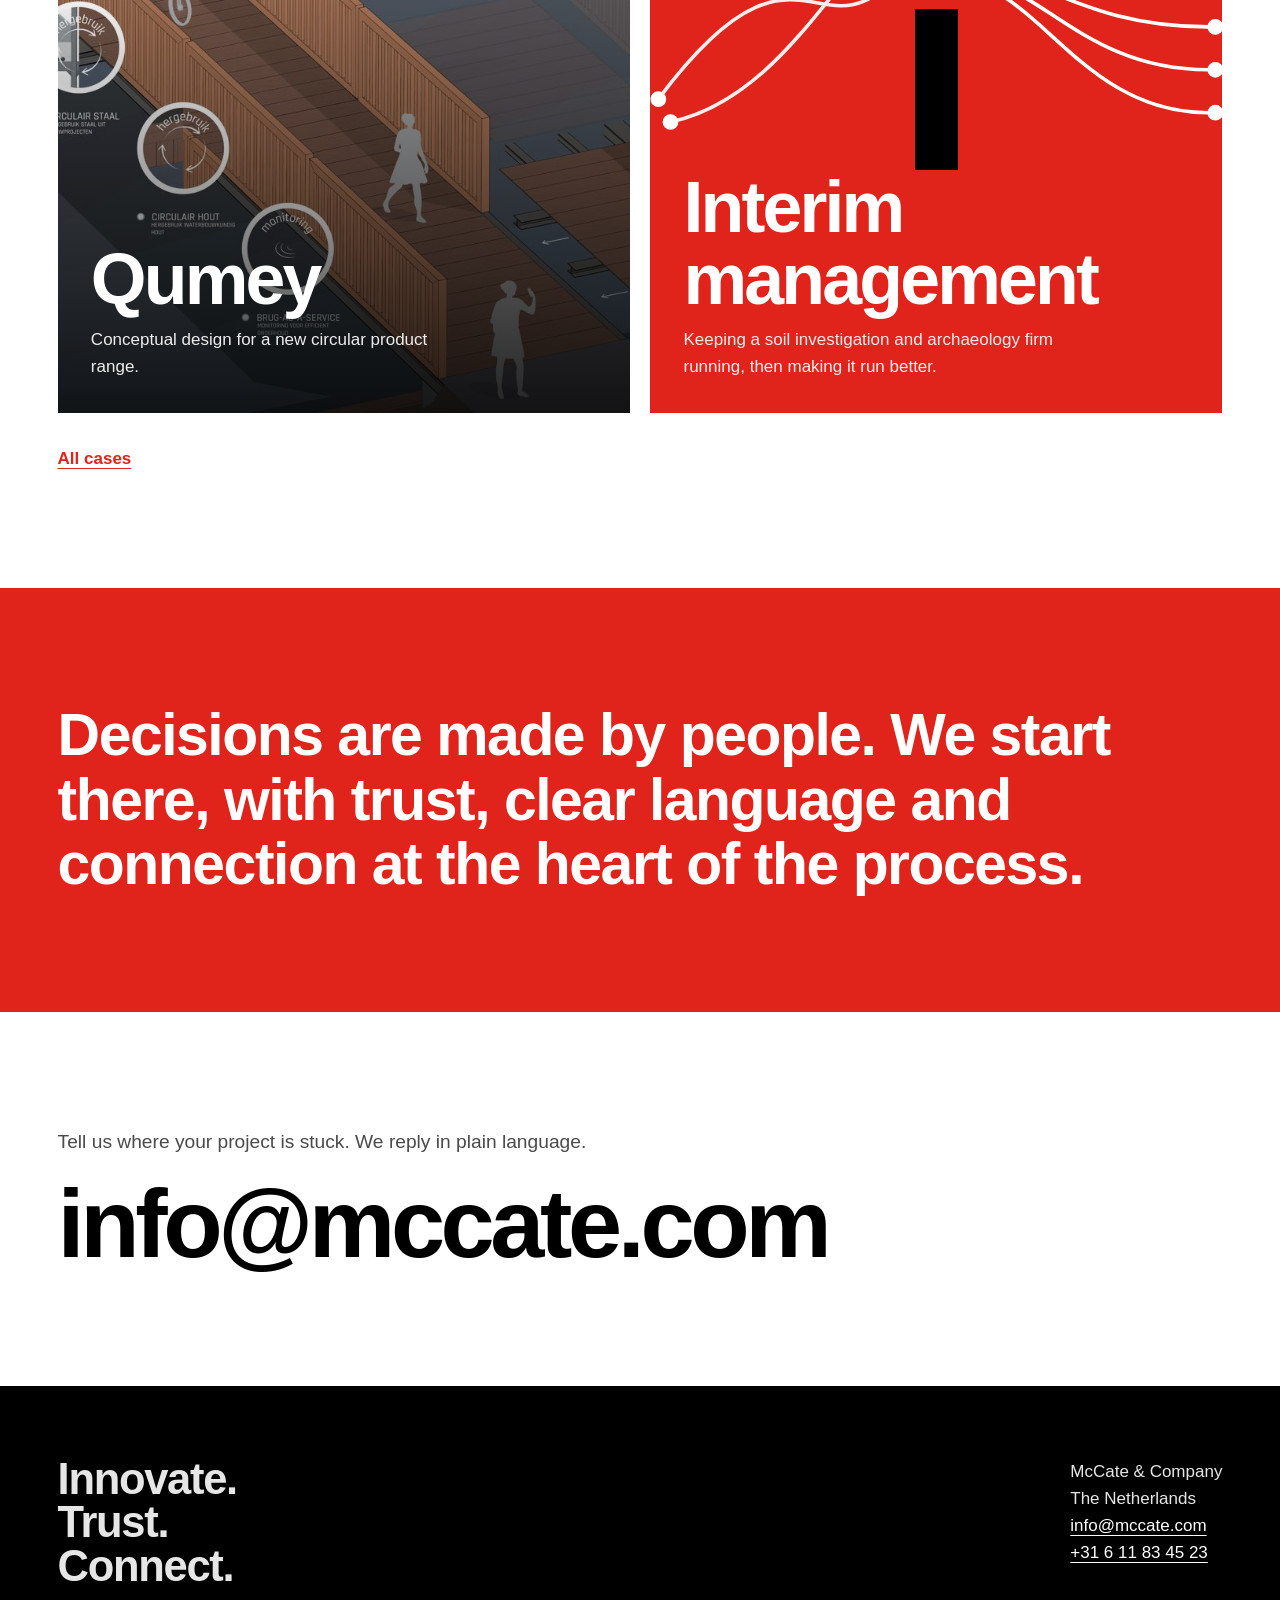
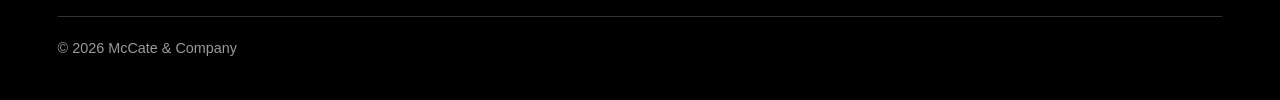
==== commit 0e6b23bb: "ReCover diagrams and logos, interim management illustration Co-Authored-By: Claude Sonnet 5.5 <norep" ====
--- a/dist-preview/index.html
+++ b/dist-preview/index.html
@@ -102,7 +102,7 @@
             </div>
           </a>
           <a class="tile" href="cases/index.html#earth" style="background:#e0241b">
-            <svg viewBox="0 0 400 500" preserveAspectRatio="xMidYMid slice" aria-hidden="true"><g fill="none" stroke="#fff" stroke-width="3"><path d="M70 120 H200 V230 H330 V340"/><circle cx="70" cy="120" r="16" fill="#fff"/><circle cx="200" cy="120" r="16"/><circle cx="200" cy="230" r="16"/><circle cx="330" cy="230" r="16"/></g><circle cx="330" cy="340" r="22" fill="#000"/><circle cx="330" cy="340" r="9" fill="#fff"/></svg>
+            <img src="images/interim-management.svg" alt="Illustration: tangled lines pass through a gate and come out as clean parallel lines" loading="lazy">
             <div class="cap">
               <h3>Interim management</h3>
               <p>Keeping a soil investigation and archaeology firm running, then making it run better.</p>
--- a/dist-preview/style.css
+++ b/dist-preview/style.css
@@ -182,3 +182,9 @@
 /* Photos in tiles and case rows */
 .case-big .art img { position: absolute; inset: 0; width: 100%; height: 100%; object-fit: cover; }
 .tile:has(> img)::after { content: ""; position: absolute; inset: 0; z-index: 1; background: linear-gradient(to top, rgba(0,0,0,.78), rgba(0,0,0,0) 62%); }
+
+.case-big .gallery.contain img { object-fit: contain; background: #fff; border: 1px solid #e6e6e6; }
+.case-big .logos { display: flex; flex-wrap: wrap; align-items: center; gap: 14px 28px; margin-top: 26px; }
+.case-big .logos img { height: 38px; width: auto; max-width: 150px; object-fit: contain; }
+
+.tile:has(> img[src$=".svg"])::after { display: none; }
